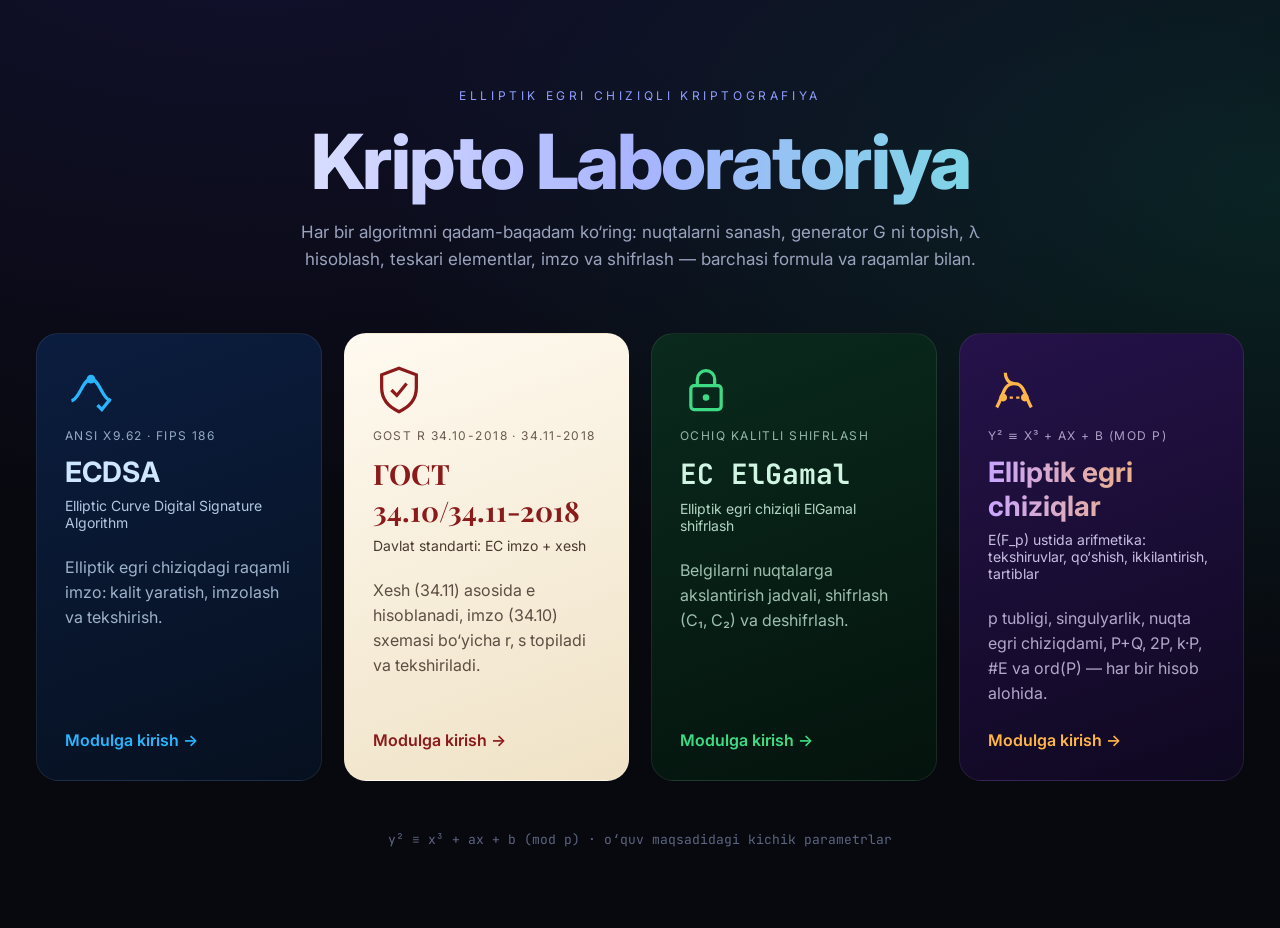
==== index.html @ 69a39239 "EC Kripto Laboratoriya: ECDSA, GOST 34.10/34.11-2018, EC ElGamal va elliptik egri chiziqlar modullar" ====
<!doctype html>
<html lang="uz">
<head>
<meta charset="utf-8">
<meta name="viewport" content="width=device-width, initial-scale=1">
<title>EC Kripto Laboratoriya</title>
<link rel="preconnect" href="https://fonts.googleapis.com">
<link href="https://fonts.googleapis.com/css2?family=Inter:wght@400;500;600;700;800&family=JetBrains+Mono:wght@400;600&family=Playfair+Display:wght@600;800&display=swap" rel="stylesheet">
<link rel="stylesheet" href="style.css">
</head>
<body>
<div id="app"></div>
<script src="ec.js"></script>
<script src="app.js"></script>
</body>
</html>
---- style.css ----
*{box-sizing:border-box}
:root{--bg:#0b0d14;--panel:#121624;--panel2:#181d2e;--text:#e7eaf3;--muted:#8d95ad;--acc:#7c8cff;--acc2:#38e1c4;--line:#252b40;--good:#2ecc8f;--bad:#ff5d6c;--head:'Inter',sans-serif;--radius:16px}
body{margin:0;font-family:'Inter',system-ui,sans-serif;background:var(--bg);color:var(--text);min-height:100vh;transition:background .4s}
a{color:inherit;text-decoration:none}
#app{max-width:1240px;margin:0 auto;padding:24px 16px 80px}

/* ===== Themes ===== */
body.theme-home{background:radial-gradient(1200px 600px at 20% -10%,#24206b55,transparent),radial-gradient(900px 500px at 100% 20%,#0f6b5c44,transparent),#08090f}
body.theme-ecdsa{--bg:#060b18;--panel:#0b1428;--panel2:#0f1b36;--text:#dbe7ff;--muted:#7f92b8;--acc:#29b6ff;--acc2:#7cf3ff;--line:#1b2b4f;
  background:linear-gradient(#060b18cc,#060b18),repeating-linear-gradient(0deg,#29b6ff0d 0 1px,transparent 1px 32px),repeating-linear-gradient(90deg,#29b6ff0d 0 1px,transparent 1px 32px),#060b18}
body.theme-gost{--bg:#f5efe3;--panel:#fffaf0;--panel2:#f3e9d6;--text:#2b1a12;--muted:#7b6253;--acc:#8b1a1a;--acc2:#b8892b;--line:#e2d3b5;--good:#1f7a4a;--bad:#a31d1d;--head:'Playfair Display',serif;--radius:6px;
  background:radial-gradient(900px 400px at 50% -100px,#e9d9b4,transparent),#f5efe3}
body.theme-elgamal{--bg:#04110c;--panel:#081d15;--panel2:#0c271c;--text:#d8f5e6;--muted:#79a891;--acc:#3ddc84;--acc2:#c6ff5e;--line:#164030;--radius:12px;
  background:radial-gradient(800px 500px at 90% 0,#0e4a3255,transparent),#04110c}

/* ===== Home ===== */
.hero{text-align:center;padding:64px 0 40px}
.eyebrow{letter-spacing:.3em;text-transform:uppercase;font-size:12px;color:#8f9cff}
.hero h1{font-size:clamp(40px,7vw,76px);margin:12px 0;font-weight:800;letter-spacing:-.03em;background:linear-gradient(90deg,#fff,#a9b4ff 50%,#59f0d0);-webkit-background-clip:text;background-clip:text;color:transparent}
.hero p{max-width:680px;margin:0 auto;color:#9aa3bd;line-height:1.6;font-size:17px}
.cards{display:grid;grid-template-columns:repeat(auto-fit,minmax(300px,1fr));gap:22px;margin-top:20px}
.card{position:relative;padding:30px 28px;border-radius:22px;overflow:hidden;border:1px solid #ffffff14;transition:transform .25s,box-shadow .25s;display:flex;flex-direction:column;gap:8px;min-height:360px}
.card:hover{transform:translateY(-6px)}
.card h2{margin:4px 0 0;font-size:28px}
.card p{color:inherit;opacity:.75;line-height:1.55;flex:1}
.card-ico svg{width:52px;height:52px}
.card-tag{font-size:12px;letter-spacing:.12em;text-transform:uppercase;opacity:.7}
.card-full{font-size:14px;opacity:.85}
.card-go{font-weight:600}
.card-ecdsa{background:linear-gradient(160deg,#0b1d3f,#06101f);color:#cfe6ff}.card-ecdsa .card-ico,.card-ecdsa .card-go{color:#29b6ff}.card-ecdsa:hover{box-shadow:0 20px 60px #29b6ff33}
.card-gost{background:linear-gradient(160deg,#fffaf0,#efe2c6);color:#2b1a12}.card-gost h2{font-family:'Playfair Display',serif;color:#8b1a1a}.card-gost .card-ico,.card-gost .card-go{color:#8b1a1a}.card-gost:hover{box-shadow:0 20px 60px #b8892b44}
.card-elgamal{background:linear-gradient(160deg,#0a2a1d,#04130d);color:#d0f5e2}.card-elgamal .card-ico,.card-elgamal .card-go{color:#3ddc84}.card-elgamal h2{font-family:'JetBrains Mono',monospace}.card-elgamal:hover{box-shadow:0 20px 60px #3ddc8433}
.foot{text-align:center;color:#5c6580;margin-top:50px;font-family:'JetBrains Mono',monospace;font-size:13px}

/* ===== Module ===== */
.top{display:flex;justify-content:space-between;align-items:center;margin-bottom:20px}
.back{padding:8px 14px;border:1px solid var(--line);border-radius:999px;color:var(--muted);font-size:14px}
.back:hover{color:var(--acc);border-color:var(--acc)}
.crumb{color:var(--muted);font-size:12px;letter-spacing:.12em;text-transform:uppercase}
.mhead{display:flex;gap:18px;align-items:center;margin-bottom:24px}
.mico{width:64px;height:64px;border-radius:var(--radius);display:grid;place-items:center;background:var(--panel2);color:var(--acc);border:1px solid var(--line)}
.mico svg{width:38px;height:38px}
.mhead h1{margin:0;font-family:var(--head);font-size:clamp(26px,4vw,40px);color:var(--acc)}
.mhead p{margin:4px 0 0;color:var(--muted)}
.theme-ecdsa .mhead h1{background:linear-gradient(90deg,#29b6ff,#7cf3ff);-webkit-background-clip:text;background-clip:text;color:transparent}
.theme-elgamal .mhead h1{font-family:'JetBrains Mono',monospace}
.theme-gost .mhead{border-bottom:3px double var(--acc2);padding-bottom:18px}

.panel{background:var(--panel);border:1px solid var(--line);border-radius:var(--radius);padding:20px}
.panel h3{margin:0 0 14px;font-family:var(--head)}
.grid{display:grid;grid-template-columns:repeat(auto-fill,minmax(150px,1fr));gap:12px}
.fld span{display:block;font-size:12px;color:var(--muted);margin-bottom:6px}
.fld input{width:100%;padding:10px 12px;border-radius:calc(var(--radius)/2);border:1px solid var(--line);background:var(--panel2);color:var(--text);font:600 15px 'JetBrains Mono',monospace;outline:none}
.fld input:focus{border-color:var(--acc);box-shadow:0 0 0 3px color-mix(in srgb,var(--acc) 25%,transparent)}
.actions{display:flex;justify-content:space-between;align-items:center;gap:12px;margin-top:16px;flex-wrap:wrap}
.btn{background:var(--acc);color:var(--bg);border:0;padding:11px 22px;border-radius:999px;font-weight:700;cursor:pointer;font-size:15px}
.theme-gost .btn{color:#fffaf0;border-radius:4px}
.btn:disabled{opacity:.35;cursor:default}
.btn.ghost{background:transparent;color:var(--text);border:1px solid var(--line)}
.modes{display:flex;background:var(--panel2);border-radius:999px;padding:4px;border:1px solid var(--line)}
.seg{background:none;border:0;color:var(--muted);padding:7px 14px;border-radius:999px;cursor:pointer;font-weight:600}
.seg.on{background:var(--acc);color:var(--bg)}
.theme-gost .seg.on{color:#fff}
.err{color:var(--bad);margin-top:10px;font-weight:600}

.layout{display:grid;grid-template-columns:260px 1fr;gap:22px;margin-top:22px;align-items:start}
.toc{position:sticky;top:16px;background:var(--panel);border:1px solid var(--line);border-radius:var(--radius);padding:10px;display:flex;flex-direction:column;gap:2px;max-height:calc(100vh - 32px);overflow:auto}
.toc a{display:flex;gap:10px;align-items:center;padding:9px 10px;border-radius:calc(var(--radius)/2);cursor:pointer;font-size:13.5px;color:var(--muted);line-height:1.3}
.toc a span{flex:none;width:24px;height:24px;border-radius:50%;display:grid;place-items:center;border:1px solid var(--line);font-size:12px;font-weight:700}
.toc a:hover{background:var(--panel2)}
.toc a.on{background:var(--panel2);color:var(--text)}
.toc a.on span{background:var(--acc);color:var(--bg);border-color:var(--acc)}
.toc a.done span{border-color:var(--acc);color:var(--acc)}
.steps{min-width:0;display:flex;flex-direction:column;gap:18px}
.step{background:var(--panel);border:1px solid var(--line);border-radius:var(--radius);overflow:hidden;animation:in .35s ease}
@keyframes in{from{opacity:0;transform:translateY(8px)}to{opacity:1}}
.shead{display:flex;gap:14px;align-items:center;padding:18px 20px;border-bottom:1px solid var(--line);background:var(--panel2)}
.snum{width:40px;height:40px;flex:none;border-radius:50%;display:grid;place-items:center;font-weight:800;background:var(--acc);color:var(--bg)}
.theme-gost .snum{border-radius:2px;color:#fff;font-family:'Playfair Display',serif}
.theme-elgamal .snum{border-radius:8px;font-family:'JetBrains Mono'}
.sphase{font-size:11px;letter-spacing:.14em;text-transform:uppercase;color:var(--acc2)}
.theme-gost .sphase{color:var(--acc2);font-weight:700}
.shead h2{margin:2px 0 0;font-size:19px;font-family:var(--head)}
.sbody{padding:18px 20px;line-height:1.6;overflow-x:auto}
.sub{color:var(--muted);margin:12px 0 6px;font-size:14px}
.f{font-family:'JetBrains Mono',monospace;font-size:14px;padding:4px 0;word-break:break-word}
.f.big{font-size:20px;color:var(--acc);padding:8px 0}
.f b,.res b{color:var(--acc)}
.res{margin:8px 0;padding:10px 14px;background:color-mix(in srgb,var(--acc) 12%,transparent);border-left:3px solid var(--acc);border-radius:6px;font-family:'JetBrains Mono',monospace;font-size:14px}
.warn{color:#e3a33b;font-size:14px}
table.mini{border-collapse:collapse;font-family:'JetBrains Mono',monospace;font-size:13px;margin:6px 0;width:auto}
table.mini th,table.mini td{border:1px solid var(--line);padding:5px 10px;text-align:left;white-space:nowrap}
table.mini th{background:var(--panel2);color:var(--muted);font-weight:600}
table.pts tr.no td{opacity:.45}
table.pts tr.ok td:last-child{color:var(--acc);font-weight:600}
.scroll{max-height:340px;overflow:auto;border-radius:8px}
details{border:1px solid var(--line);border-radius:10px;margin:8px 0;background:color-mix(in srgb,var(--panel2) 60%,transparent)}
details>summary{cursor:pointer;padding:9px 12px;font-family:'JetBrains Mono',monospace;font-size:13.5px;list-style:none}
details>summary::before{content:'▸ ';color:var(--acc)}
details[open]>summary::before{content:'▾ '}
details>*:not(summary){margin-left:14px;margin-right:12px}
details[open]{padding-bottom:8px}
.chips{display:flex;flex-wrap:wrap;gap:6px}
.chip{font-family:'JetBrains Mono',monospace;font-size:12px;padding:4px 9px;border-radius:999px;background:var(--panel2);border:1px solid var(--line)}
.chip.inf{background:var(--acc);color:var(--bg);font-weight:700}
.keys{display:flex;gap:12px;flex-wrap:wrap;margin-top:12px}
.keys div{flex:1;min-width:180px;padding:14px;border-radius:var(--radius);border:1px dashed var(--acc);font-family:'JetBrains Mono',monospace;font-size:18px;font-weight:700}
.keys span{display:block;font:500 11px 'Inter';letter-spacing:.14em;text-transform:uppercase;color:var(--muted);margin-bottom:4px}
.sig{margin-top:12px;font-size:22px;font-family:'JetBrains Mono',monospace;padding:16px;text-align:center;border-radius:var(--radius);background:var(--panel2);border:1px solid var(--acc)}
.theme-gost .sig{border:3px double var(--acc);font-family:'Playfair Display',serif}
.verdict{margin:14px 0;padding:18px;border-radius:var(--radius);font-size:20px;font-weight:800;text-align:center}
.verdict.good{background:color-mix(in srgb,var(--good) 18%,transparent);color:var(--good);border:1px solid var(--good)}
.verdict.bad{background:color-mix(in srgb,var(--bad) 18%,transparent);color:var(--bad);border:1px solid var(--bad)}
.plot{width:100%;max-width:420px;display:block;margin:6px 0}
.pbg{fill:var(--panel2);stroke:var(--line)}
.pin{fill:var(--acc)}.pout{fill:var(--muted);opacity:.4}
.pG{fill:none;stroke:var(--acc2);stroke-width:2.5}
.pt{fill:var(--muted);font-size:10px;font-family:'JetBrains Mono'}
.map{display:grid;grid-template-columns:repeat(auto-fill,minmax(92px,1fr));gap:8px}
.cell{border:1px solid var(--line);border-radius:10px;padding:8px;text-align:center;background:var(--panel2);font-family:'JetBrains Mono',monospace}
.cell b{display:block;font-size:22px;color:var(--acc)}
.cell i{display:block;font-size:11px;color:var(--muted);font-style:normal}
.cell span{font-size:12.5px}
.cell.use{border-color:var(--acc2);box-shadow:0 0 0 1px var(--acc2) inset}
.ct{font-family:'JetBrains Mono',monospace;font-size:13px;padding:12px;background:#000a;border-radius:8px;color:var(--acc2);word-break:break-all}
.theme-gost .ct{background:var(--panel2);color:var(--acc)}
.pager{position:sticky;bottom:14px;display:flex;justify-content:center;align-items:center;gap:16px;margin-top:20px}
.pager:not(:empty){background:color-mix(in srgb,var(--panel) 90%,transparent);backdrop-filter:blur(8px);border:1px solid var(--line);border-radius:999px;padding:8px;width:fit-content;margin-left:auto;margin-right:auto}
.pager span{font-family:'JetBrains Mono';color:var(--muted)}
@media (max-width:860px){.layout{grid-template-columns:1fr}.toc{position:static;flex-direction:row;overflow-x:auto;max-height:none}.toc a{flex:none}}

/* ===== Qat'iy ramka (fixed frame) ===== */
body:not(.theme-home){height:100vh;overflow:hidden}
body:not(.theme-home) #app{height:100vh;padding:14px;max-width:1400px}
.frame{height:100%;display:flex;flex-direction:column;gap:12px;border:1px solid var(--line);border-radius:calc(var(--radius) + 6px);background:color-mix(in srgb,var(--panel) 55%,transparent);padding:14px;overflow:hidden;box-shadow:0 20px 60px #0005}
.theme-gost .frame{border:3px double var(--acc2);box-shadow:0 10px 40px #8b1a1a22}
.frame>*{flex:none}
.frame .top{margin:0;gap:14px}
.frame .mhead{margin:0;flex:1;min-width:0;border:0;padding:0;gap:12px}
.frame .mico{width:44px;height:44px}.frame .mico svg{width:26px;height:26px}
.frame .mhead h1{font-size:22px;white-space:nowrap;overflow:hidden;text-overflow:ellipsis}
.frame .mhead p{font-size:13px;margin:0;white-space:nowrap;overflow:hidden;text-overflow:ellipsis}
.params{display:flex;gap:12px;align-items:flex-end;background:var(--panel);border:1px solid var(--line);border-radius:var(--radius);padding:10px 12px}
.params .grid{flex:1;grid-template-columns:repeat(auto-fit,minmax(110px,1fr));gap:8px}
.params .fld input{padding:7px 10px;font-size:14px}
.params .fld span{margin-bottom:3px;font-size:11px}
.err:empty{display:none}.err{margin:0}
.frame .layout{flex:1;min-height:0;margin:0;grid-template-rows:100%}
.frame .toc{position:static;max-height:none;height:100%}
.frame .steps{height:100%;overflow-y:auto;overflow-x:hidden;scroll-behavior:smooth;padding-right:4px}
.bar{display:flex;align-items:center;justify-content:space-between;gap:12px;flex-wrap:wrap;border-top:1px solid var(--line);padding-top:10px}
.ctrl{display:flex;align-items:center;gap:8px}
.ctrl .btn{padding:9px 16px}
#count{font-family:'JetBrains Mono',monospace;color:var(--muted);min-width:60px;text-align:center}
.btn.play{min-width:120px}
.btn.play.on{background:var(--acc2)}
.speed{color:var(--muted);font-size:13px;display:flex;gap:6px;align-items:center}
.speed select{background:var(--panel2);color:var(--text);border:1px solid var(--line);border-radius:8px;padding:6px 8px}
.hid{display:none!important}
.pop{animation:pop .45s ease}
@keyframes pop{from{opacity:0;transform:translateX(-8px);background:color-mix(in srgb,var(--acc) 30%,transparent)}to{opacity:1}}
tr.pop{animation:fadein .4s}@keyframes fadein{from{opacity:0}}
@media (max-width:860px){
  .frame .layout{grid-template-columns:1fr;grid-template-rows:auto 1fr;display:grid}
  .frame .toc{height:auto;flex-direction:row;overflow-x:auto}
  .frame .crumb{display:none}
  .params{flex-direction:column;align-items:stretch}
  .params .grid{grid-template-columns:repeat(3,1fr)}
}
.frame .steps>.step{flex:none;overflow:visible}
.now{position:relative;outline:2px solid var(--acc2);outline-offset:2px;border-radius:6px;background:color-mix(in srgb,var(--acc2) 14%,transparent)!important}
.now::after{content:'◀ hozir';position:absolute;right:6px;top:50%;transform:translateY(-50%);font:700 11px 'Inter';color:var(--acc2);letter-spacing:.05em}
tr.now::after,details.now::after,.chip.now::after,.cell.now::after,svg.now::after{display:none}
.frame .scroll{max-height:none;overflow:visible}

/* ===== Jarayon quvuri (pipeline) + umumiy timeline ===== */
.frame .top .modes{flex:none}
.pipe{display:flex;align-items:stretch;gap:4px;overflow-x:auto;padding:2px 2px 6px;scrollbar-width:thin}
.pipe s{text-decoration:none;color:var(--muted);align-self:center;font-size:11px;flex:none}
.pipe a{flex:1 0 140px;max-width:220px;position:relative;padding:9px 11px 12px;border:1px solid var(--line);border-radius:calc(var(--radius)*.75);background:var(--panel);cursor:pointer;overflow:hidden;transition:.25s}
.pipe a b{display:flex;gap:7px;align-items:flex-start;font-size:12.5px;font-weight:600;line-height:1.25;color:var(--muted)}
.pipe a b span{flex:none;width:19px;height:19px;border-radius:5px;display:grid;place-items:center;font-size:11px;background:var(--panel2);border:1px solid var(--line)}
.pipe a em{display:block;font-style:normal;font-size:10px;letter-spacing:.1em;text-transform:uppercase;color:var(--muted);opacity:.7;margin-top:4px;padding-left:26px}
.pipe a i{position:absolute;left:0;bottom:0;height:3px;width:0;background:var(--acc);transition:width .3s}
.pipe a.done b{color:var(--text)}.pipe a.done b span{background:var(--acc);color:var(--bg);border-color:var(--acc)}
.pipe a.on{border-color:var(--acc);box-shadow:inset 0 0 0 1px var(--acc);background:var(--panel2)}
.pipe a.on b{color:var(--text)}.pipe a.on b span{background:var(--acc2);color:var(--bg);border-color:var(--acc2)}
.theme-gost .pipe a.on b span,.theme-gost .pipe a.done b span{color:#fff}
.frame .steps{flex:1;min-height:0;height:auto}
.bar{flex-wrap:nowrap}
.scrub{flex:1;min-width:80px;accent-color:var(--acc)}
.speeds{display:flex;gap:4px;align-items:center;color:var(--muted);font-size:12.5px}
.sp{background:var(--panel2);color:var(--muted);border:1px solid var(--line);border-radius:7px;padding:5px 8px;cursor:pointer;font:600 12px 'JetBrains Mono',monospace}
.sp.on{background:var(--acc);color:var(--bg);border-color:var(--acc)}
.theme-gost .sp.on{color:#fff}
@media (max-width:860px){.bar{flex-wrap:wrap}.scrub{order:-1;flex-basis:100%}.frame .top{flex-wrap:wrap}.frame .top .mhead p{display:none}}
.ptog{display:none;background:var(--panel2);color:var(--text);border:1px solid var(--line);border-radius:999px;width:38px;height:38px;font-size:17px;cursor:pointer}
@media (max-width:860px){
  body:not(.theme-home) #app{padding:8px}
  .frame{padding:10px;gap:8px}
  .ptog{display:block}
  .params{display:none}.frame.showp .params{display:flex}
  .frame .top{gap:8px}.frame .top .back{padding:7px 10px;font-size:13px}
  .frame .mico{display:none}.frame .mhead h1{font-size:18px}
  .frame .top .modes{width:100%}.frame .top .modes .seg{flex:1}
  .pipe a{flex:0 0 118px;padding:6px 8px 8px}.pipe a em{display:none}.pipe a b{font-size:11.5px}
  .bar{gap:8px;padding-top:8px}.ctrl{flex:1}.ctrl .btn{padding:8px 10px;font-size:13px;flex:1}
  .btn.play{min-width:0}
  #count{font-size:12px;min-width:0}
  .sbody{padding:12px}.shead{padding:12px}
}

/* ===== 4-modul: Elliptik egri chiziqlar ===== */
body.theme-ecc{--bg:#0d0718;--panel:#160d29;--panel2:#1e1236;--text:#ece4ff;--muted:#a093c4;--acc:#b388ff;--acc2:#ffb547;--line:#33224f;--radius:18px;
  background:radial-gradient(700px 420px at 85% -5%,#6d3cff33,transparent),radial-gradient(600px 400px at 0% 100%,#ff9f1c1f,transparent),#0d0718}
.theme-ecc .mhead h1{background:linear-gradient(90deg,#b388ff,#ffb547);-webkit-background-clip:text;background-clip:text;color:transparent}
.card-ecc{background:linear-gradient(160deg,#25124a,#0f0820);color:#e6dcff}.card-ecc .card-ico,.card-ecc .card-go{color:#ffb547}.card-ecc h2{background:linear-gradient(90deg,#c9a6ff,#ffb547);-webkit-background-clip:text;background-clip:text;color:transparent}.card-ecc:hover{box-shadow:0 20px 60px #b388ff33}
.cards{grid-template-columns:repeat(auto-fit,minmax(250px,1fr))}
code{font-family:'JetBrains Mono',monospace;background:var(--panel2);border:1px solid var(--line);padding:1px 6px;border-radius:5px;color:var(--acc2);font-size:.92em}
.mk{fill:none;stroke-width:2.5}.mkt{font:700 12px 'JetBrains Mono',monospace}
.m1{stroke:#ffb547;fill:#ffb547;color:#ffb547}.m2{stroke:#4dd0e1;fill:#4dd0e1;color:#4dd0e1}.m3{stroke:#ff6b9d;fill:#ff6b9d;color:#ff6b9d}.m4{stroke:#7cff8a;fill:#7cff8a;color:#7cff8a}
circle.mk{fill:none}
.legend{display:flex;gap:14px;flex-wrap:wrap;font:600 13px 'JetBrains Mono',monospace;margin-top:4px}
.legend span{color:inherit}.legend .m1{color:#ffb547}.legend .m2{color:#4dd0e1}.legend .m3{color:#ff6b9d}.legend .m4{color:#7cff8a}
.err{line-height:1.5}
.pipe a b{display:-webkit-box;-webkit-line-clamp:2;-webkit-box-orient:vertical;overflow:hidden;padding-left:26px;position:relative}
.pipe a b span{position:absolute;left:0;top:0}
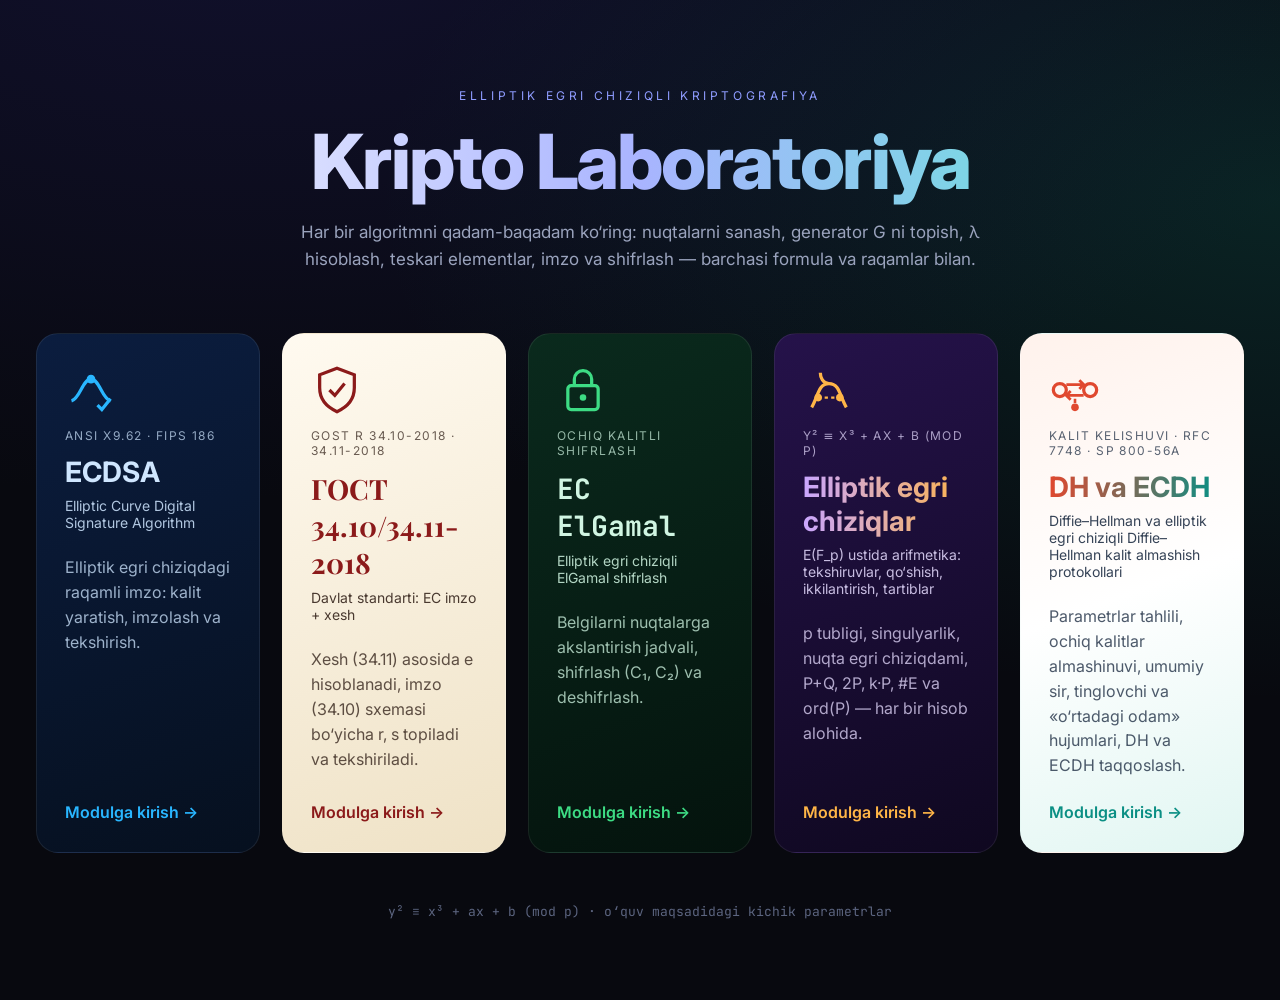
==== commit 5d83cd0b: "DH va ECDH moduli: parametrlar tahlili, kalit almashinuvi, Eve va MITM hujumlari, taqqoslash Co-Auth" ====
--- a/index.html
+++ b/index.html
@@ -4,6 +4,7 @@
 <meta charset="utf-8">
 <meta name="viewport" content="width=device-width, initial-scale=1">
 <title>EC Kripto Laboratoriya</title>
+<link rel="icon" href="data:image/svg+xml,%3Csvg xmlns=%22http://www.w3.org/2000/svg%22 viewBox=%220 0 32 32%22%3E%3Ccircle cx=%2216%22 cy=%2216%22 r=%2214%22 fill=%22%237c8cff%22/%3E%3C/svg%3E">
 <link rel="preconnect" href="https://fonts.googleapis.com">
 <link href="https://fonts.googleapis.com/css2?family=Inter:wght@400;500;600;700;800&family=JetBrains+Mono:wght@400;600&family=Playfair+Display:wght@600;800&display=swap" rel="stylesheet">
 <link rel="stylesheet" href="style.css">
--- a/style.css
+++ b/style.css
@@ -225,3 +225,45 @@
 .err{line-height:1.5}
 .pipe a b{display:-webkit-box;-webkit-line-clamp:2;-webkit-box-orient:vertical;overflow:hidden;padding-left:26px;position:relative}
 .pipe a b span{position:absolute;left:0;top:0}
+
+/* ===== 5-modul: DH va ECDH ===== */
+body.theme-dh{--bg:#eef3f9;--panel:#ffffff;--panel2:#edf2f8;--text:#13233a;--muted:#5a6a82;--acc:#e0482f;--acc2:#0b8f84;--line:#d3dde9;--good:#0f7f55;--bad:#c42b25;--radius:14px;
+  background:radial-gradient(760px 420px at -5% -10%,#ffd9cd,transparent),radial-gradient(760px 440px at 105% 0%,#c3efe8,transparent),#eef3f9}
+.theme-dh .mhead h1{background:linear-gradient(90deg,#e0482f,#0b8f84);-webkit-background-clip:text;background-clip:text;color:transparent;font-weight:800}
+.theme-dh .btn,.theme-dh .seg.on,.theme-dh .sp.on,.theme-dh .snum,.theme-dh .chip.inf,.theme-dh .pipe a.on b span,.theme-dh .pipe a.done b span{color:#fff}
+.theme-dh .snum{background:linear-gradient(135deg,#e0482f,#0b8f84)}
+.theme-dh .ct{background:var(--panel2);color:var(--acc)}
+.theme-dh .warn{color:#a8580a}
+.theme-dh .frame{box-shadow:0 18px 50px #13233a1c;background:#ffffffa8}
+.theme-dh .now{background:#0b8f8414!important}
+.card-dh{background:linear-gradient(160deg,#fff2ec 0%,#ffffff 50%,#e1f6f2 100%);color:#13233a}
+.card-dh .card-ico{color:#e0482f}.card-dh .card-go{color:#0b8f84}
+.card-dh h2{background:linear-gradient(90deg,#e0482f,#0b8f84);-webkit-background-clip:text;background-clip:text;color:transparent}
+.card-dh:hover{box-shadow:0 20px 60px #e0482f40}
+.cards{grid-template-columns:repeat(auto-fit,minmax(215px,1fr))}
+.params .grid.dhgrid{display:flex;flex-direction:column;gap:6px}
+.fgs{display:grid;grid-template-columns:5fr 6fr;gap:12px}
+.fg{border:1px solid var(--line);border-radius:10px;padding:2px 10px 8px;margin:0;min-width:0}
+.fg legend{font:700 11px 'Inter';letter-spacing:.12em;text-transform:uppercase;color:var(--acc2);padding:0 6px}
+.fgg{display:grid;grid-template-columns:repeat(var(--c),minmax(0,1fr));gap:8px}
+.fgg .fld span{white-space:nowrap;overflow:hidden;text-overflow:ellipsis}
+@media (max-width:1100px){.fgs{grid-template-columns:1fr}}
+@media (max-width:860px){.fgg{grid-template-columns:repeat(3,minmax(0,1fr))}}
+.presets{display:flex;gap:6px;flex-wrap:wrap;align-items:center;font-size:12px;color:var(--muted)}
+.pre{background:var(--panel2);color:var(--text);border:1px solid var(--line);border-radius:999px;padding:5px 12px;font:600 12px 'Inter';cursor:pointer}
+.pre:hover{border-color:var(--acc)}.pre.on{background:var(--acc);border-color:var(--acc);color:#fff}
+.xchg{display:grid;grid-template-columns:1fr minmax(170px,1.15fr) 1fr;gap:12px;align-items:stretch;margin:12px 0}
+.xp{border:1px solid var(--line);border-radius:var(--radius);padding:12px 14px;background:var(--panel2);font:13.5px/1.5 'JetBrains Mono',monospace}
+.xp h4{margin:0 0 8px;font:800 15px 'Inter';display:flex;align-items:center;gap:8px}
+.xp h4 i{width:26px;height:26px;border-radius:50%;display:grid;place-items:center;color:#fff;font-style:normal;font-size:13px}
+.xp p{margin:3px 0}.xp b{color:var(--acc)}
+.xa{border-top:4px solid #e0482f}.xa h4 i{background:#e0482f}
+.xb{border-top:4px solid #0b8f84}.xb h4 i{background:#0b8f84}
+.xmal{border-top:4px solid #7c3aed;background:color-mix(in srgb,#7c3aed 7%,var(--panel2))}.xmal h4 i{background:#7c3aed}
+.xm{display:flex;flex-direction:column;justify-content:center;gap:10px;text-align:center}
+.arr{padding:8px 10px;border-radius:999px;border:1.5px dashed;font:700 14px 'JetBrains Mono',monospace;background:var(--panel)}
+.arr.r{color:#e0482f;border-color:#e0482f}.arr.l{color:#0b8f84;border-color:#0b8f84}
+.eve{font:500 12px 'Inter';color:var(--muted)}
+.xchg.now::after{display:none}
+@media (max-width:760px){.xchg{grid-template-columns:1fr}}
+.theme-dh .btn.ghost{color:var(--text)}
